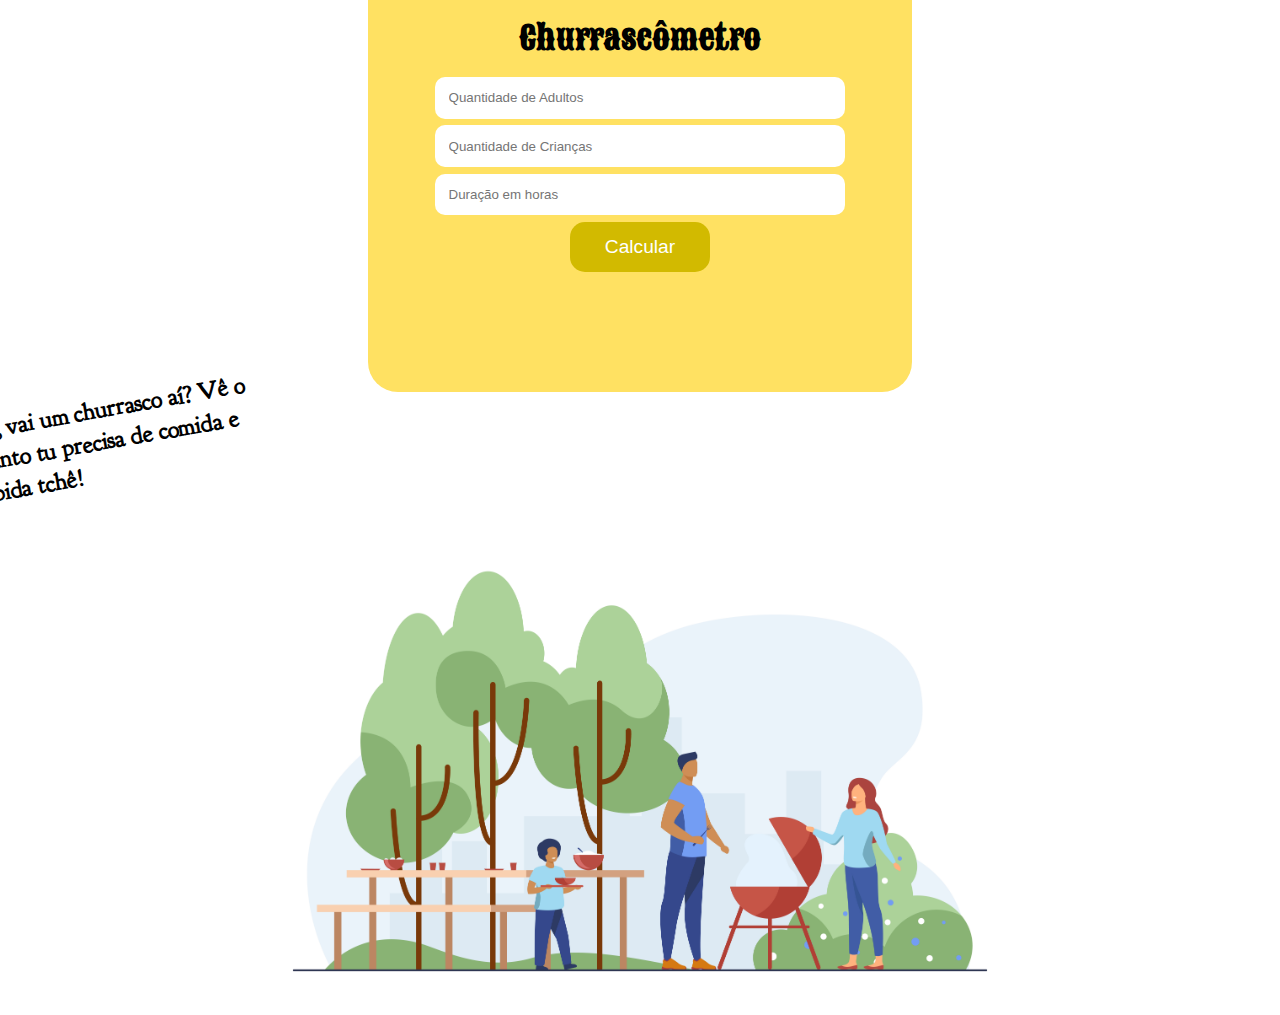
==== html/index.html @ 82274e80 "7.0" ====
<!DOCTYPE html>
<html lang="pt-br">
<head>
    <meta charset="UTF-8">
    <meta http-equiv="X-UA-Compatible" content="IE=edge">
    <meta name="viewport" content="width=device-width, initial-scale=1.0">
    <title>Churrascômetro</title>
    <link rel="stylesheet" href="../style/style.css">
</head>
<body>
    
    <main>

        <div class="container">
            <h1>Churrascômetro</h1>
            <input type="number" name="adultos" id="adultos" placeholder="Quantidade de Adultos">
            <input type="number" name="criancas" id="criancas" placeholder="Quantidade de Crianças">
            <input type="number" name="duracao" id="duracao" placeholder="Duração em horas">
            <button class="buttonClass" onclick="calcular()">Calcular</button>
            <div id="resultado">
            </div>
            
        </div>

            <h2>Bah, vai um churrasco aí? Vê o quanto tu precisa de comida e bebida tchê!</h2>

            <img src="../assets/10055.jpg" alt="">

    </main>

    <script src="../scripts/script.js"></script>

</body>
</html>
---- style/style.css ----
@charset "UTF-8";

@import url('https://fonts.googleapis.com/css2?family=Goudy+Bookletter+1911&family=Sancreek&display=swap');

* {
    padding: 0;
    margin: 0;
}

main {
    display: flex;
    flex-direction: column;
    flex-wrap: wrap;
    align-content: center;
}

.container {
    display: flex;
    flex-direction: column;
    align-items: center;
    margin: auto;
    padding: 1em;
    width: 40%;
    height: 40vh;
    border-radius: 0px 0px 30px 30px;
    background-color: rgb(255,225,98);
}

h1 {
    font-family: 'Sancreek', cursive;
    color: black;
    margin-bottom: 0.5em;
    
}

h2 {
    position: relative;
    right: 22%;
    transform: rotate(-10deg);
    font-family: 'Goudy Bookletter 1911', serif;
    max-width: 23%;
}

input {
    display: block;
    width: 80%;
    padding: 1em;
    margin-bottom: 0.5em;
    box-sizing: border-box;
    border-radius: 10px;
    border: none;

}

.buttonClass {
    font-size: 1.2em;
    font-family:Arial, Helvetica, sans-serif;
    width:140px;
    height:50px;
    color:white;
    border-radius: 15px;
    background-color:#d2ba00;
    border: none;
    cursor: pointer;
  }
  
  .buttonClass:hover {
    background: #af9b00;
  }
                
img {
    width: 790px;
}
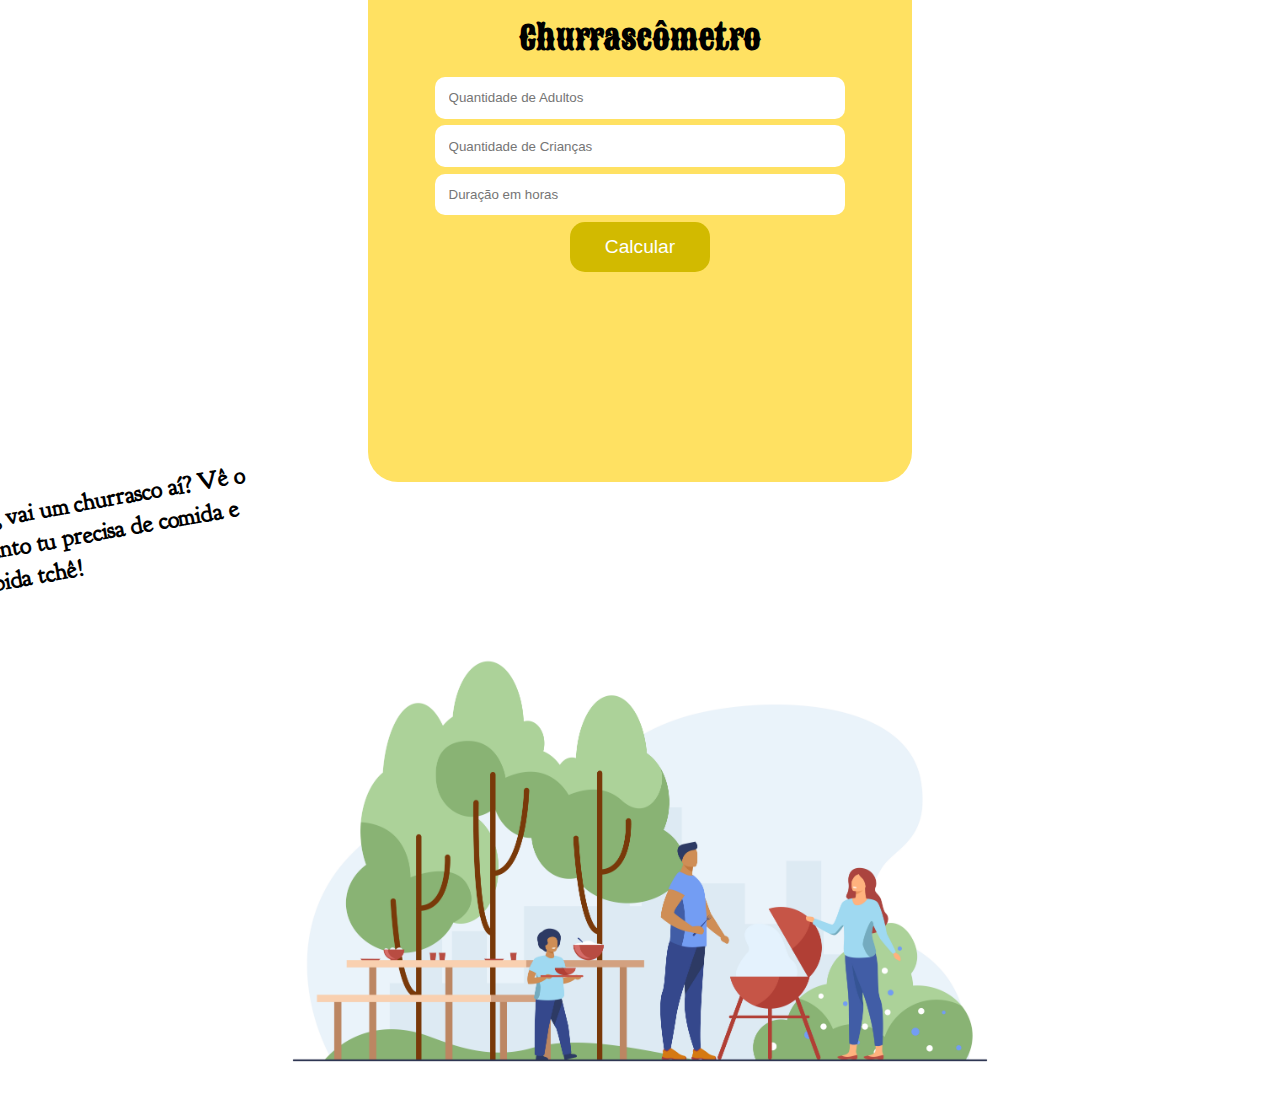
==== commit 37ef09b4: "8.0" ====
--- a/html/index.html
+++ b/html/index.html
@@ -17,8 +17,7 @@
             <input type="number" name="criancas" id="criancas" placeholder="Quantidade de Crianças">
             <input type="number" name="duracao" id="duracao" placeholder="Duração em horas">
             <button class="buttonClass" onclick="calcular()">Calcular</button>
-            <div id="resultado">
-            </div>
+            <div id="monitor"></div>
             
         </div>
 
--- a/style/style.css
+++ b/style/style.css
@@ -21,7 +21,7 @@
     margin: auto;
     padding: 1em;
     width: 40%;
-    height: 40vh;
+    height: 50vh;
     border-radius: 0px 0px 30px 30px;
     background-color: rgb(255,225,98);
 }
@@ -62,11 +62,15 @@
     background-color:#d2ba00;
     border: none;
     cursor: pointer;
-  }
-  
-  .buttonClass:hover {
+}
+
+.buttonClass:hover {
     background: #af9b00;
-  }
+}
+
+#monitor {
+    margin-top: 2em;
+}
                 
 img {
     width: 790px;
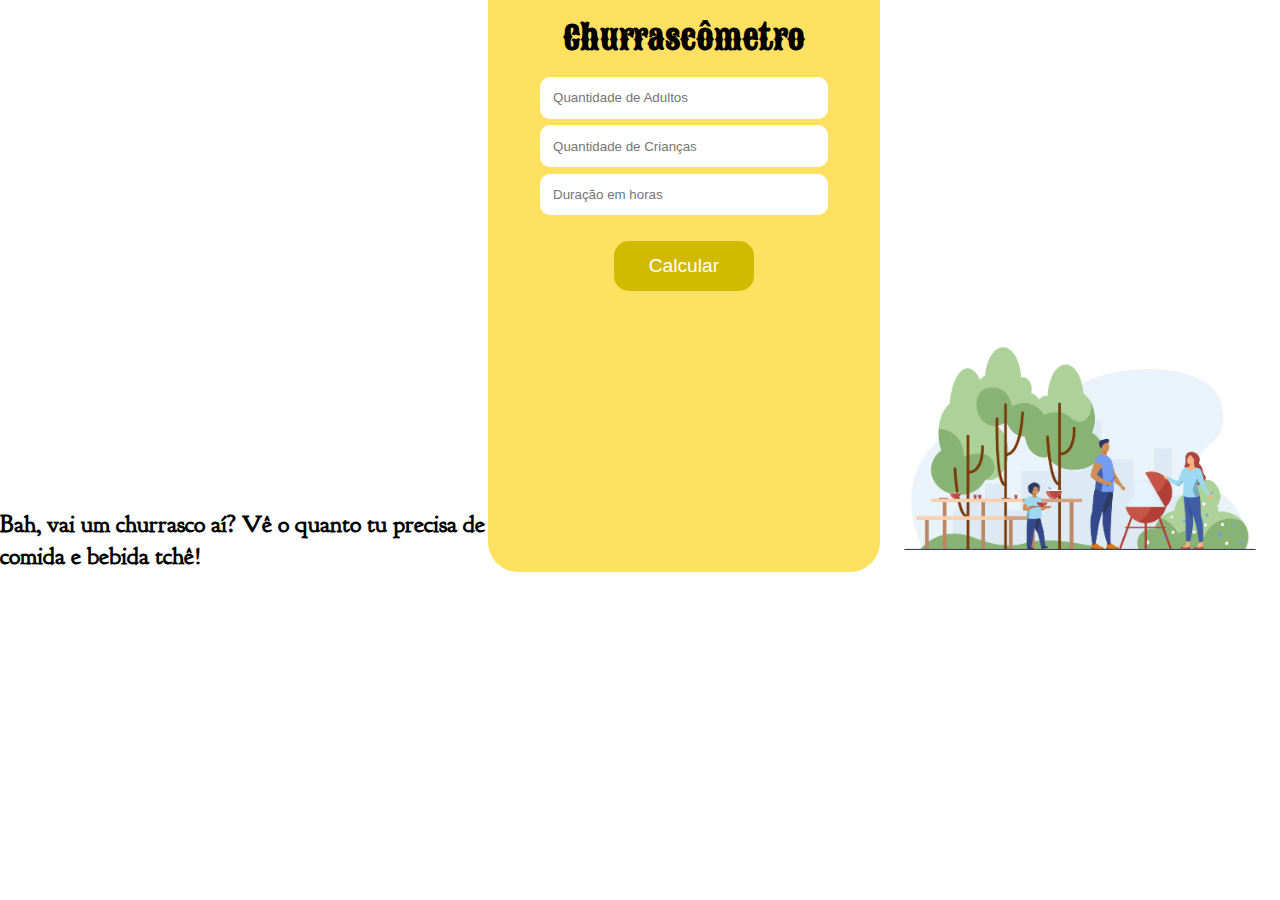
==== commit 1b803150: "10.0" ====
--- a/html/index.html
+++ b/html/index.html
@@ -11,7 +11,7 @@
     
     <main>
 
-        <div class="container">
+        <div class="container item">
             <h1>Churrascômetro</h1>
             <input type="number" name="adultos" id="adultos" placeholder="Quantidade de Adultos">
             <input type="number" name="criancas" id="criancas" placeholder="Quantidade de Crianças">
@@ -23,7 +23,7 @@
 
             <h2>Bah, vai um churrasco aí? Vê o quanto tu precisa de comida e bebida tchê!</h2>
 
-            <img src="../assets/10055.jpg" alt="">
+            <img src="../assets/10055.jpg" alt="" class="item-1">
 
     </main>
 
--- a/style/style.css
+++ b/style/style.css
@@ -9,9 +9,7 @@
 
 main {
     display: flex;
-    flex-direction: column;
-    flex-wrap: wrap;
-    align-content: center;
+    align-items: flex-end;
 }
 
 .container {
@@ -21,7 +19,7 @@
     margin: auto;
     padding: 1em;
     width: 40%;
-    height: 50vh;
+    height: 60vh;
     border-radius: 0px 0px 30px 30px;
     background-color: rgb(255,225,98);
 }
@@ -34,11 +32,7 @@
 }
 
 h2 {
-    position: relative;
-    right: 22%;
-    transform: rotate(-10deg);
     font-family: 'Goudy Bookletter 1911', serif;
-    max-width: 23%;
 }
 
 input {
@@ -62,6 +56,7 @@
     background-color:#d2ba00;
     border: none;
     cursor: pointer;
+    margin-top: 1em;
 }
 
 .buttonClass:hover {
@@ -69,9 +64,23 @@
 }
 
 #monitor {
+    position: relative;
     margin-top: 2em;
+}
+
+p {
+    margin: 0.3em;
+    font-size: 1.1em;
 }
                 
 img {
-    width: 790px;
+    width: 400px;
 }
+
+.item {
+    order: 1;
+}
+
+.item-1 {
+    order: 2;
+}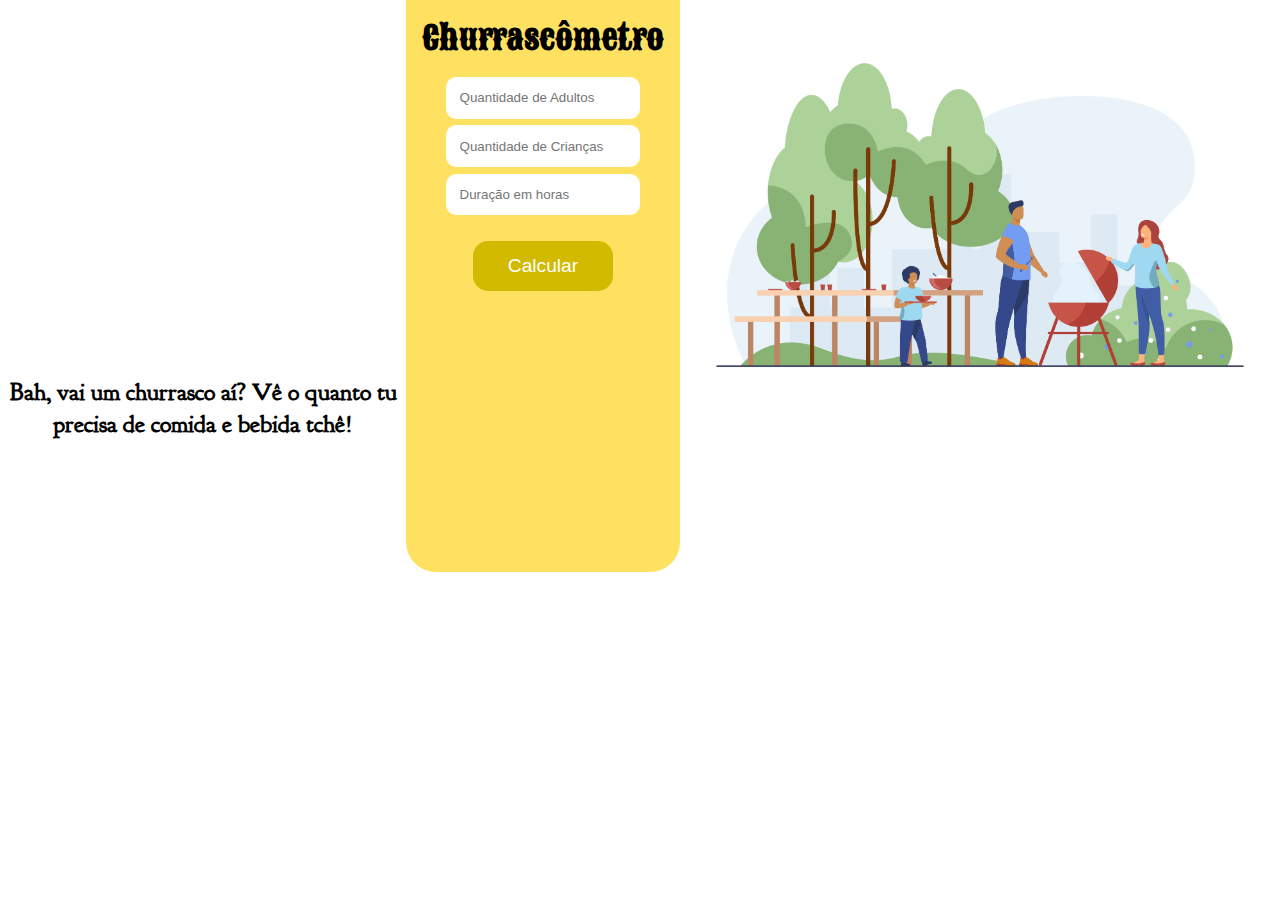
==== commit 3dacc385: "13.0" ====
--- a/html/index.html
+++ b/html/index.html
@@ -6,6 +6,7 @@
     <meta name="viewport" content="width=device-width, initial-scale=1.0">
     <title>Churrascômetro</title>
     <link rel="stylesheet" href="../style/style.css">
+    <link rel="shortcut icon" href="../assets/favicon.ico" type="image/x-icon">
 </head>
 <body>
     
--- a/style/style.css
+++ b/style/style.css
@@ -9,7 +9,8 @@
 
 main {
     display: flex;
-    align-items: flex-end;
+    align-items: baseline;
+    flex-direction: row;
 }
 
 .container {
@@ -18,7 +19,7 @@
     align-items: center;
     margin: auto;
     padding: 1em;
-    width: 40%;
+    width: 50%;
     height: 60vh;
     border-radius: 0px 0px 30px 30px;
     background-color: rgb(255,225,98);
@@ -33,6 +34,8 @@
 
 h2 {
     font-family: 'Goudy Bookletter 1911', serif;
+    font-size: 1.5em;
+    text-align: center;
 }
 
 input {
@@ -74,11 +77,12 @@
 }
                 
 img {
-    width: 400px;
+    width: 600px;
 }
 
 .item {
     order: 1;
+    flex-shrink: 2;
 }
 
 .item-1 {
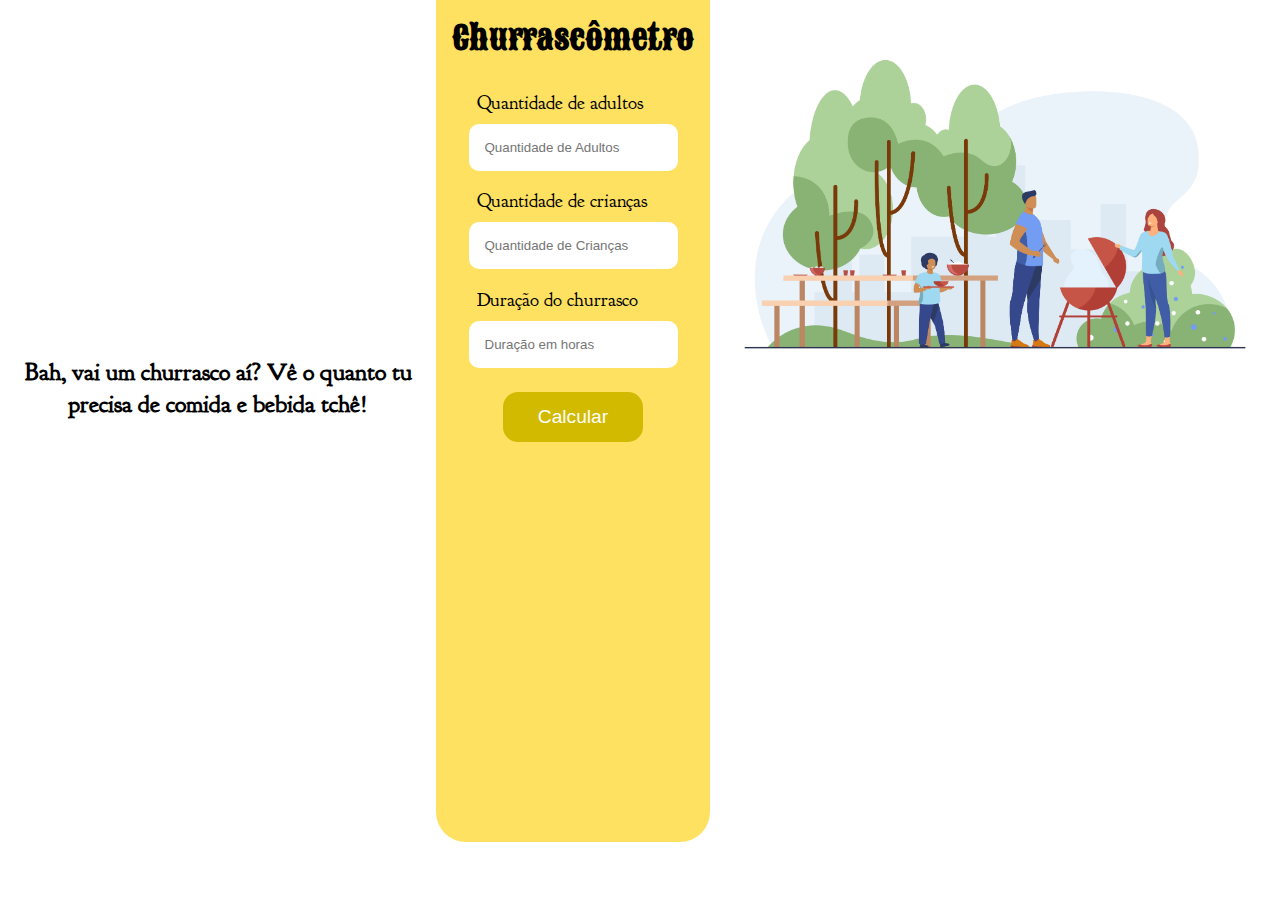
==== commit 04fd9607: "16.0" ====
--- a/html/index.html
+++ b/html/index.html
@@ -14,9 +14,18 @@
 
         <div class="container item">
             <h1>Churrascômetro</h1>
-            <input type="number" name="adultos" id="adultos" placeholder="Quantidade de Adultos">
-            <input type="number" name="criancas" id="criancas" placeholder="Quantidade de Crianças">
-            <input type="number" name="duracao" id="duracao" placeholder="Duração em horas">
+            <div class="inputs">
+                <label for="adultos">Quantidade de adultos</label>
+                <input type="number" name="adultos" id="adultos" placeholder="Quantidade de Adultos">
+            </div>
+            <div class="inputs">
+                <label for="criancas">Quantidade de crianças</label>
+                <input type="number" name="criancas" id="criancas" placeholder="Quantidade de Crianças">
+            </div>
+            <div class="inputs">
+                <label for="duracao">Duração do churrasco</label>
+                <input type="number" name="duracao" id="duracao" placeholder="Duração em horas">
+            </div>
             <button class="buttonClass" onclick="calcular()">Calcular</button>
             <div id="monitor"></div>
             
--- a/style/style.css
+++ b/style/style.css
@@ -20,7 +20,7 @@
     margin: auto;
     padding: 1em;
     width: 50%;
-    height: 60vh;
+    height: 90vh;
     border-radius: 0px 0px 30px 30px;
     background-color: rgb(255,225,98);
 }
@@ -38,15 +38,27 @@
     text-align: center;
 }
 
+h3 {
+    margin-bottom: 1em;
+    font-family: 'Goudy Bookletter 1911', serif;
+}
+
+.inputs {
+    display: flex;
+    flex-direction: column;
+    margin: 0.3rem;
+}
+
 input {
-    display: block;
-    width: 80%;
-    padding: 1em;
-    margin-bottom: 0.5em;
-    box-sizing: border-box;
+    padding: 1rem;
     border-radius: 10px;
     border: none;
+}
 
+label {
+    margin: 0.5rem;
+    font-family: 'Goudy Bookletter 1911', serif;
+    font-size: 1.2em;
 }
 
 .buttonClass {
@@ -71,13 +83,22 @@
     margin-top: 2em;
 }
 
+.bloco-resultado {
+    display: flex;
+    align-items: center;
+}
+
+.bloco-resultado img {
+    width: 24px;
+}
+
 p {
     margin: 0.3em;
     font-size: 1.1em;
 }
                 
 img {
-    width: 600px;
+    width: 570px;
 }
 
 .item {
